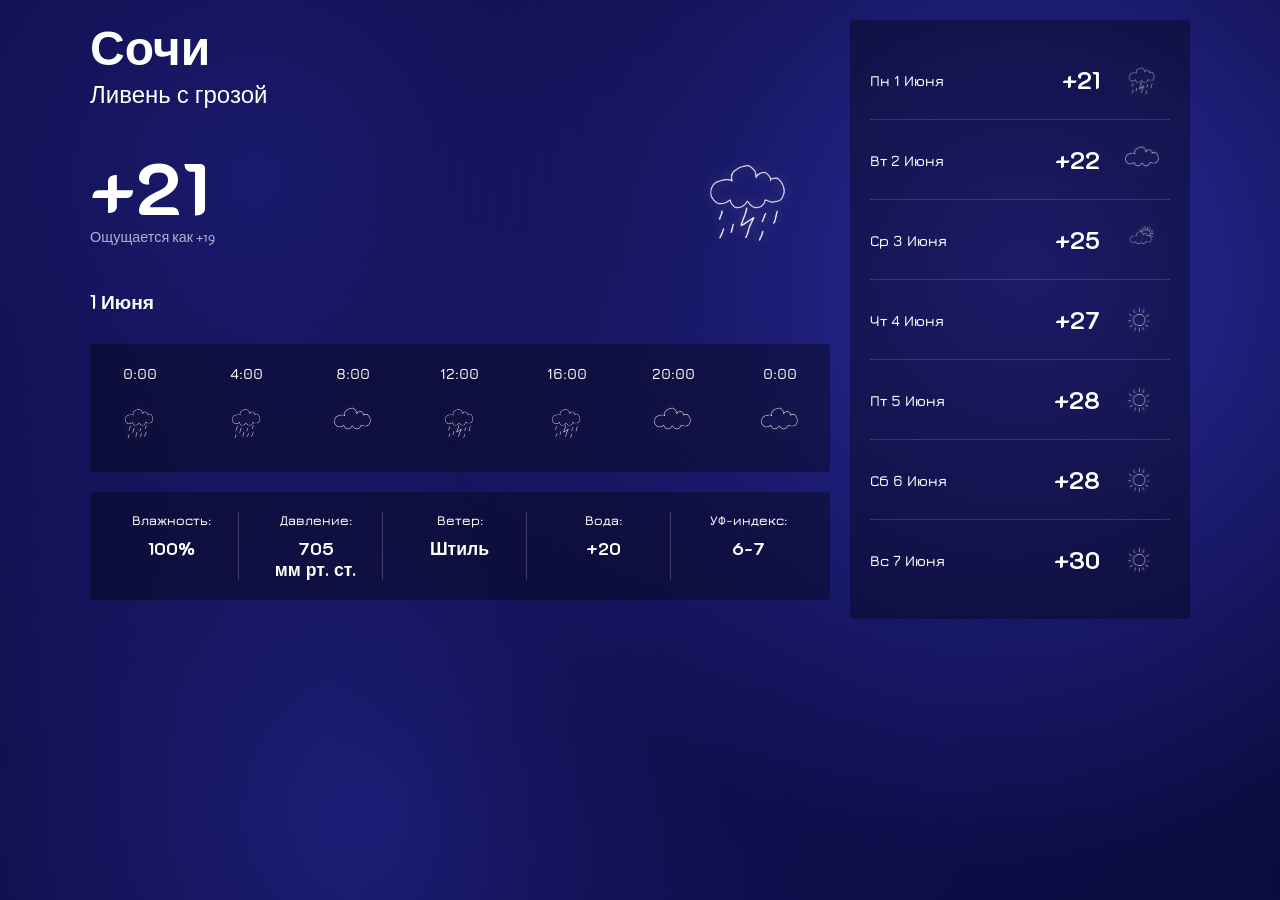
==== weather.html @ d0d3e8c3 "Работа над сайтом, добавлены картинки" ====
<!DOCTYPE html>
<html lang="ru">
<head>
    <meta charset="UTF-8">
    <meta name="viewport" content="width=device-width, initial-scale=1.0">
    <title>Погода - Сочи</title>
    
    <link rel="preconnect" href="https://fonts.googleapis.com">
    <link rel="preconnect" href="https://fonts.gstatic.com" crossorigin>
    <link href="https://fonts.googleapis.com/css2?family=Actor&family=Jura:wght@400;600&family=K2D:wght@400;700&display=swap" rel="stylesheet">
    
    <link rel="stylesheet" href="weather.css">
</head>
<body>

    <main class="weather-app">
        <!-- ЛЕВАЯ КОЛОНКА -->
        <div class="main-info">
            
            <header class="current-weather">
                <div class="location">
                    <h1>Сочи</h1>
                    <p class="condition">Ливень с грозой</p>
                </div>
                
                <div class="temperature-block">
                    <div class="temp-main">
                        <span class="temp-value">+21</span>
                        <span class="feels-like">Ощущается как +19</span>
                    </div>
                    <div class="weather-icon main-icon">
                        <img src="img/storm.png" alt="Гроза">
                    </div>
                </div>
                <p class="date">1 Июня</p>
            </header>

            <!-- Блок с часами -->
            <section class="hourly-forecast">
                <div class="hourly-scroll">
                    <div class="hourly-item">
                        <span class="time">0:00</span>
                        <div class="weather-icon small-icon">
                            <img src="img/rain.png" alt="Дождь">
                        </div>
                    </div>
                    <div class="hourly-item">
                        <span class="time">4:00</span>
                        <div class="weather-icon small-icon">
                            <img src="img/rain.png" alt="Дождь">
                        </div>
                    </div>
                    <div class="hourly-item">
                        <span class="time">8:00</span>
                        <div class="weather-icon small-icon">
                            <img src="img/cloud.png" alt="Облачно">
                        </div>
                    </div>
                    <div class="hourly-item">
                        <span class="time">12:00</span>
                        <div class="weather-icon small-icon">
                            <img src="img/storm.png" alt="Гроза">
                        </div>
                    </div>
                    <div class="hourly-item">
                        <span class="time">16:00</span>
                        <div class="weather-icon small-icon">
                            <img src="img/storm.png" alt="Гроза">
                        </div>
                    </div>
                    <div class="hourly-item">
                        <span class="time">20:00</span>
                        <div class="weather-icon small-icon">
                            <img src="img/cloud.png" alt="Облачно">
                        </div>
                    </div>
                    <div class="hourly-item">
                        <span class="time">0:00</span>
                        <div class="weather-icon small-icon">
                            <img src="img/cloud.png" alt="Облачно">
                        </div>
                    </div>
                </div>
            </section>

            <!-- Блок с деталями -->
            <section class="weather-details">
                <div class="detail-item">
                    <span class="detail-label">Влажность:</span>
                    <span class="detail-value">100%</span>
                </div>
                <div class="detail-item">
                    <span class="detail-label">Давление:</span>
                    <span class="detail-value">705 <br> мм рт. ст.</span>
                </div>
                <div class="detail-item">
                    <span class="detail-label">Ветер:</span>
                    <span class="detail-value">Штиль</span>
                </div>
                <div class="detail-item">
                    <span class="detail-label">Вода:</span>
                    <span class="detail-value">+20</span>
                </div>
                <div class="detail-item">
                    <span class="detail-label">УФ-индекс:</span>
                    <span class="detail-value">6-7</span>
                </div>
            </section>
        </div>

        <!-- ПРАВАЯ КОЛОНКА -->
        <aside class="weekly-forecast">
            <div class="day-item">
                <span class="day-name">Пн 1 Июня</span>
                <span class="day-temp">+21</span>
                <div class="weather-icon day-icon">
                    <img src="img/storm.png" alt="Гроза">
                </div>
            </div>
            <div class="day-item">
                <span class="day-name">Вт 2 Июня</span>
                <span class="day-temp">+22</span>
                <div class="weather-icon day-icon">
                    <img src="img/cloud.png" alt="Облачно">
                </div>
            </div>
            <div class="day-item">
                <span class="day-name">Ср 3 Июня</span>
                <span class="day-temp">+25</span>
                <div class="weather-icon day-icon">
                    <img src="img/cloud-sun.png" alt="Облачно с прояснениями">
                </div>
            </div>
            <div class="day-item">
                <span class="day-name">Чт 4 Июня</span>
                <span class="day-temp">+27</span>
                <div class="weather-icon day-icon">
                    <img src="img/sun.png" alt="Ясно">
                </div>
            </div>
            <div class="day-item">
                <span class="day-name">Пт 5 Июня</span>
                <span class="day-temp">+28</span>
                <div class="weather-icon day-icon">
                    <img src="img/sun.png" alt="Ясно">
                </div>
            </div>
            <div class="day-item">
                <span class="day-name">Сб 6 Июня</span>
                <span class="day-temp">+28</span>
                <div class="weather-icon day-icon">
                    <img src="img/sun.png" alt="Ясно">
                </div>
            </div>
            <div class="day-item">
                <span class="day-name">Вс 7 Июня</span>
                <span class="day-temp">+30</span>
                <div class="weather-icon day-icon">
                    <img src="img/sun.png" alt="Ясно">
                </div>
            </div>
        </aside>
    </main>

</body>
</html>
---- weather.css ----
/* Сброс */
* {
    margin: 0;
    padding: 0;
    box-sizing: border-box;
}

body {
    font-family: 'Actor', 'K2D', sans-serif;
    color: #ffffff;
    display: flex;
    justify-content: center;
    padding: 20px;
    min-height: 100vh;

    /* ТЁМНО-СИНИЙ ФОН (без анимации) */
    background: 
        radial-gradient(circle at 20% 20%, #1a1a6e 0%, transparent 50%),
        radial-gradient(circle at 80% 30%, #2a2a9e 0%, transparent 50%),
        radial-gradient(circle at 70% 80%, #0d0d4a 0%, transparent 50%),
        radial-gradient(circle at 30% 90%, #1e1e7a 0%, transparent 50%),
        #0a0a3a;

    background-size: 100% 100%;
}

/* Основной контейнер */
.weather-app {
    display: flex;
    gap: 20px;
    width: 100%;
    max-width: 1100px;
    height: fit-content;
}

/* ================= ЛЕВАЯ КОЛОНКА ================= */
.main-info {
    flex: 1;
    display: flex;
    flex-direction: column;
    gap: 20px;
}

/* Шапка */
.current-weather {
    padding-bottom: 10px;
}

.location h1 {
    font-family: 'K2D', sans-serif;
    font-size: 3rem;
    font-weight: 700;
    line-height: 1.1;
}

.location .condition {
    font-family: 'K2D', sans-serif;
    font-size: 1.5rem;
    font-weight: 400;
    margin-top: 5px;
}

.temperature-block {
    display: flex;
    justify-content: space-between;
    align-items: center;
    margin-top: 10px;
}

.temp-main {
    display: flex;
    flex-direction: column;
}

.temp-value {
    font-family: 'K2D', sans-serif;
    font-size: 4.5rem;
    font-weight: 700;
    line-height: 1;
}

.feels-like {
    font-family: 'Actor', sans-serif;
    font-size: 0.9rem;
    color: #b0b0d0;
    margin-top: 5px;
}

/* Контейнеры для иконок */
.weather-icon {
    display: flex;
    justify-content: center;
    align-items: center;
}

.weather-icon img {
    width: 100%;
    height: 100%;
    object-fit: contain;
    filter: drop-shadow(0 0 6px rgba(255, 255, 255, 0.35));
}

.main-icon {
    width: 160px;
    height: 160px;
}

.date {
    font-family: 'K2D', sans-serif;
    font-size: 1.2rem;
    font-weight: 600;
    margin-top: 10px;
}

/* Блок с часами */
.hourly-forecast {
    background-color: rgba(0, 0, 0, 0.35);
    border-radius: 4px;
    padding: 20px 0;
}

.hourly-scroll {
    display: flex;
    justify-content: space-between;
    overflow-x: auto;
    gap: 10px;
    padding: 0 15px;
    scrollbar-width: none;
}
.hourly-scroll::-webkit-scrollbar {
    display: none;
}

.hourly-item {
    display: flex;
    flex-direction: column;
    align-items: center;
    min-width: 70px;
    gap: 10px;
}

.hourly-item .time {
    font-family: 'Jura', sans-serif;
    font-size: 0.95rem;
    font-weight: 600;
}

.small-icon {
    width: 60px;
    height: 60px;
}

/* Блок с деталями */
.weather-details {
    display: grid;
    grid-template-columns: repeat(5, 1fr);
    background-color: rgba(0, 0, 0, 0.35);
    border-radius: 4px;
    padding: 20px 15px;
    gap: 10px;
}

.detail-item {
    display: flex;
    flex-direction: column;
    align-items: center;
    text-align: center;
    border-right: 1px solid rgba(255, 255, 255, 0.2);
    padding: 0 5px;
}
.detail-item:last-child {
    border-right: none;
}

.detail-label {
    font-family: 'Jura', sans-serif;
    font-size: 0.85rem;
    font-weight: 600;
    margin-bottom: 10px;
}

.detail-value {
    font-family: 'K2D', sans-serif;
    font-size: 1.1rem;
    font-weight: 700;
    line-height: 1.2;
}

/* ================= ПРАВАЯ КОЛОНКА ================= */
.weekly-forecast {
    width: 340px;
    background-color: rgba(0, 0, 0, 0.35);
    border-radius: 4px;
    padding: 20px;
    display: flex;
    flex-direction: column;
    justify-content: space-between;
}

.day-item {
    display: flex;
    justify-content: space-between;
    align-items: center;
    padding: 12px 0;
    border-bottom: 1px solid rgba(255, 255, 255, 0.15);
}
.day-item:last-child {
    border-bottom: none;
}

.day-name {
    font-family: 'Jura', sans-serif;
    font-size: 0.95rem;
    font-weight: 600;
    flex: 1;
}

.day-temp {
    font-family: 'K2D', sans-serif;
    font-size: 1.5rem;
    font-weight: 700;
    margin-right: 15px;
}

.day-icon {
    width: 55px;
    height: 55px;
}

/* ================= АДАПТИВНОСТЬ (расширение) ================= */

/* Большие мониторы — 1300px и больше */
@media (min-width: 1300px) {
    .weather-app {
        max-width: 1250px;
        gap: 25px;
    }
    
    .location h1 {
        font-size: 3.5rem;
    }
    
    .location .condition {
        font-size: 1.7rem;
    }
    
    .temp-value {
        font-size: 5.5rem;
    }
    
    .feels-like {
        font-size: 1rem;
    }
    
    .main-icon {
        width: 200px;
        height: 200px;
    }
    
    .small-icon {
        width: 75px;
        height: 75px;
    }
    
    .hourly-item {
        min-width: 85px;
    }
    
    .hourly-item .time {
        font-size: 1.05rem;
    }
    
    .weekly-forecast {
        width: 400px;
    }
    
    .day-icon {
        width: 70px;
        height: 70px;
    }
    
    .day-temp {
        font-size: 1.8rem;
    }
    
    .day-name {
        font-size: 1.05rem;
    }
    
    .detail-value {
        font-size: 1.3rem;
    }
    
    .detail-label {
        font-size: 0.95rem;
    }
}

/* Очень большие мониторы — 1600px и больше */
@media (min-width: 1600px) {
    .weather-app {
        max-width: 1450px;
        gap: 30px;
    }
    
    .location h1 {
        font-size: 4rem;
    }
    
    .location .condition {
        font-size: 2rem;
    }
    
    .temp-value {
        font-size: 6.5rem;
    }
    
    .main-icon {
        width: 240px;
        height: 240px;
    }
    
    .small-icon {
        width: 90px;
        height: 90px;
    }
    
    .hourly-item {
        min-width: 100px;
    }
    
    .hourly-item .time {
        font-size: 1.15rem;
    }
    
    .hourly-forecast {
        padding: 25px 0;
    }
    
    .weekly-forecast {
        width: 480px;
        padding: 25px;
    }
    
    .day-icon {
        width: 85px;
        height: 85px;
    }
    
    .day-temp {
        font-size: 2.1rem;
    }
    
    .day-name {
        font-size: 1.15rem;
    }
    
    .weather-details {
        padding: 25px 20px;
    }
    
    .detail-value {
        font-size: 1.5rem;
    }
    
    .detail-label {
        font-size: 1.05rem;
    }
}

/* Ultra-wide — 1920px и больше */
@media (min-width: 1920px) {
    .weather-app {
        max-width: 1650px;
    }
    
    .location h1 {
        font-size: 4.5rem;
    }
    
    .temp-value {
        font-size: 7.5rem;
    }
    
    .main-icon {
        width: 280px;
        height: 280px;
    }
    
    .small-icon {
        width: 105px;
        height: 105px;
    }
    
    .hourly-item {
        min-width: 120px;
    }
    
    .weekly-forecast {
        width: 550px;
    }
    
    .day-icon {
        width: 100px;
        height: 100px;
    }
    
    .day-temp {
        font-size: 2.4rem;
    }
    
    .day-name {
        font-size: 1.3rem;
    }
}

/* ================= АДАПТИВНОСТЬ (сужение) ================= */

/* Планшеты */
@media (max-width: 850px) {
    .weather-app {
        flex-direction: column;
    }
    
    .weekly-forecast {
        width: 100%;
    }
}

/* Мобильные телефоны */
@media (max-width: 600px) {
    body {
        padding: 15px;
    }

    .weather-app {
        gap: 15px;
    }

    .location h1 {
        font-size: 2.5rem;
    }
    
    .location .condition {
        font-size: 1.2rem;
    }
    
    .temp-value {
        font-size: 3.5rem;
    }

    .main-icon {
        width: 130px;
        height: 130px;
    }

    .hourly-scroll {
        justify-content: flex-start;
        padding: 0 10px;
        gap: 15px;
    }
    .hourly-item {
        min-width: 60px;
        flex-shrink: 0;
    }

    .small-icon {
        width: 55px;
        height: 55px;
    }

    .weather-details {
        grid-template-columns: 1fr 1fr;
        gap: 15px;
        padding: 15px;
    }
    
    .detail-item {
        border-right: none;
        border-bottom: 1px solid rgba(255, 255, 255, 0.2);
        padding-bottom: 10px;
    }
    
    .detail-item:nth-last-child(-n+2) {
        border-bottom: none;
        padding-bottom: 0;
    }
    
    .weekly-forecast {
        padding: 15px;
    }
    
    .day-item {
        padding: 10px 0;
    }
    
    .day-name {
        font-size: 0.85rem;
    }
    
    .day-temp {
        font-size: 1.3rem;
        margin-right: 10px;
    }
    
    .day-icon {
        width: 45px;
        height: 45px;
    }
}

/* Очень узкие экраны */
@media (max-width: 380px) {
    .temp-value {
        font-size: 3rem;
    }
    
    .main-icon {
        width: 110px;
        height: 110px;
    }
    
    .weather-details {
        grid-template-columns: 1fr;
    }
    
    .detail-item {
        border-bottom: 1px solid rgba(255, 255, 255, 0.2);
        padding-bottom: 10px;
    }
    
    .detail-item:nth-last-child(-n+2) {
        border-bottom: 1px solid rgba(255, 255, 255, 0.2);
        padding-bottom: 10px;
    }
    
    .detail-item:last-child {
        border-bottom: none;
        padding-bottom: 0;
    }
    
    .small-icon {
        width: 50px;
        height: 50px;
    }
    
    .day-icon {
        width: 40px;
        height: 40px;
    }
}
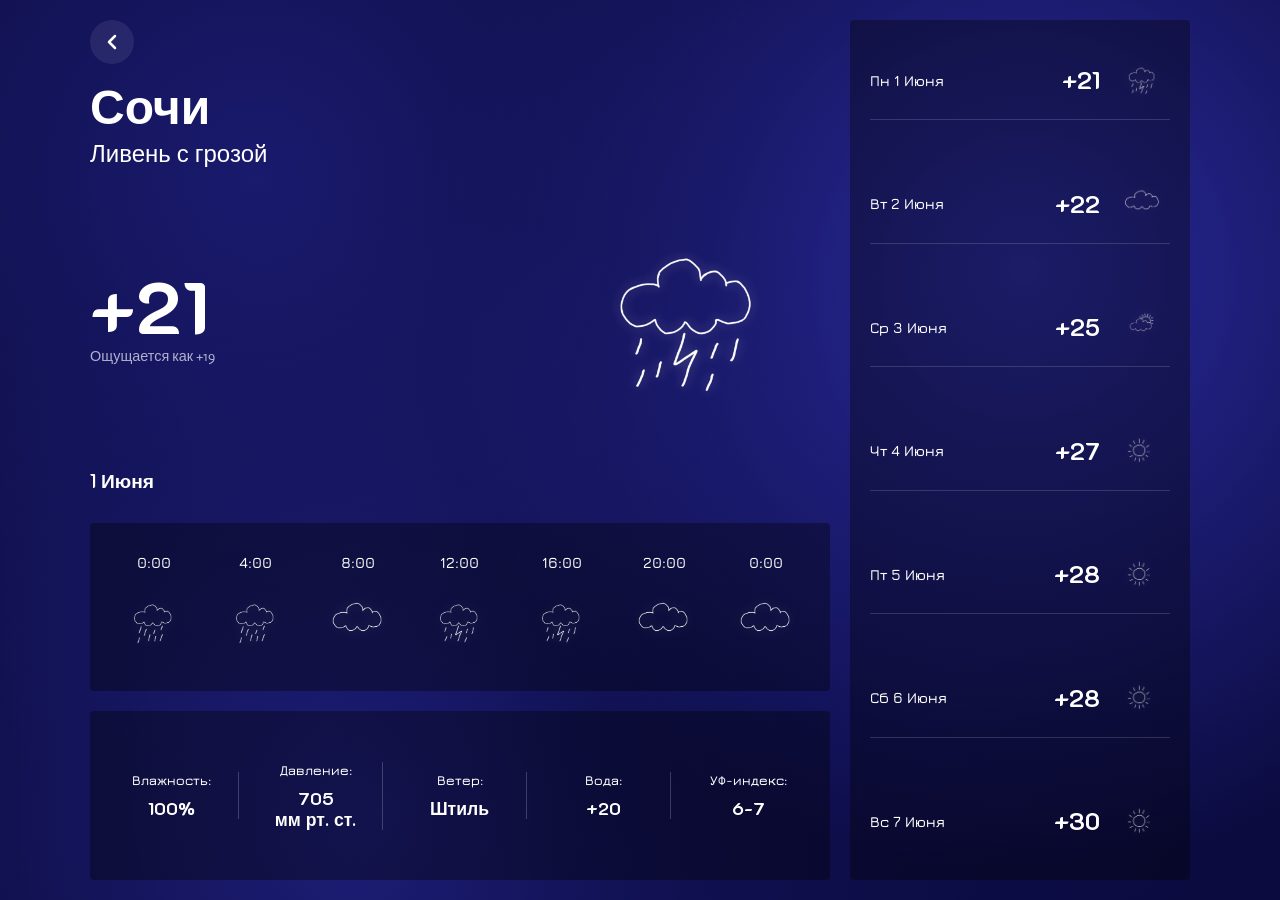
==== commit 17d406b6: "Сделана кнопка возврата на пред. страницу" ====
--- a/weather.html
+++ b/weather.html
@@ -18,6 +18,13 @@
         <div class="main-info">
             
             <header class="current-weather">
+                <!-- Кнопка "назад" -->
+                <a href="index.html" class="back-btn" aria-label="Назад">
+                    <svg width="24" height="24" viewBox="0 0 24 24" fill="none" stroke="currentColor" stroke-width="2.5" stroke-linecap="round" stroke-linejoin="round">
+                        <polyline points="15 18 9 12 15 6"></polyline>
+                    </svg>
+                </a>
+
                 <div class="location">
                     <h1>Сочи</h1>
                     <p class="condition">Ливень с грозой</p>
--- a/weather.css
+++ b/weather.css
@@ -13,7 +13,6 @@
     padding: 20px;
     min-height: 100vh;
 
-    /* ТЁМНО-СИНИЙ ФОН (без анимации) */
     background: 
         radial-gradient(circle at 20% 20%, #1a1a6e 0%, transparent 50%),
         radial-gradient(circle at 80% 30%, #2a2a9e 0%, transparent 50%),
@@ -24,13 +23,13 @@
     background-size: 100% 100%;
 }
 
-/* Основной контейнер */
+/* Контейнер */
 .weather-app {
     display: flex;
     gap: 20px;
     width: 100%;
     max-width: 1100px;
-    height: fit-content;
+    align-items: stretch;
 }
 
 /* ================= ЛЕВАЯ КОЛОНКА ================= */
@@ -39,11 +38,38 @@
     display: flex;
     flex-direction: column;
     gap: 20px;
-}
-
-/* Шапка */
-.current-weather {
-    padding-bottom: 10px;
+    justify-content: space-between;
+}
+
+.current-weather { padding-bottom: 10px; }
+
+/* Кнопка "назад" */
+.back-btn {
+    display: inline-flex;
+    align-items: center;
+    justify-content: center;
+    width: 44px;
+    height: 44px;
+    border-radius: 50%;
+    color: #ffffff;
+    background-color: rgba(255, 255, 255, 0.08);
+    text-decoration: none;
+    margin-bottom: 15px;
+    transition: background-color 0.2s ease, transform 0.2s ease;
+    cursor: pointer;
+}
+
+.back-btn:hover {
+    background-color: rgba(255, 255, 255, 0.18);
+    transform: translateX(-3px);
+}
+
+.back-btn:active {
+    transform: translateX(-1px);
+}
+
+.back-btn svg {
+    display: block;
 }
 
 .location h1 {
@@ -67,10 +93,7 @@
     margin-top: 10px;
 }
 
-.temp-main {
-    display: flex;
-    flex-direction: column;
-}
+.temp-main { display: flex; flex-direction: column; }
 
 .temp-value {
     font-family: 'K2D', sans-serif;
@@ -86,7 +109,7 @@
     margin-top: 5px;
 }
 
-/* Контейнеры для иконок */
+/* Иконки */
 .weather-icon {
     display: flex;
     justify-content: center;
@@ -100,9 +123,10 @@
     filter: drop-shadow(0 0 6px rgba(255, 255, 255, 0.35));
 }
 
+/* ГЛАВНАЯ ИКОНКА */
 .main-icon {
-    width: 160px;
-    height: 160px;
+    width: 280px;
+    height: 280px;
 }
 
 .date {
@@ -112,42 +136,42 @@
     margin-top: 10px;
 }
 
-/* Блок с часами */
+/* Блок с часами — без прокрутки */
 .hourly-forecast {
     background-color: rgba(0, 0, 0, 0.35);
     border-radius: 4px;
-    padding: 20px 0;
+    padding: 20px 15px;
+    flex: 1;
+    display: flex;
+    align-items: center;
 }
 
 .hourly-scroll {
     display: flex;
     justify-content: space-between;
-    overflow-x: auto;
+    gap: 5px;
+    width: 100%;
+}
+
+.hourly-item {
+    display: flex;
+    flex-direction: column;
+    align-items: center;
     gap: 10px;
-    padding: 0 15px;
-    scrollbar-width: none;
-}
-.hourly-scroll::-webkit-scrollbar {
-    display: none;
-}
-
-.hourly-item {
-    display: flex;
-    flex-direction: column;
-    align-items: center;
-    min-width: 70px;
-    gap: 10px;
+    flex: 1;
+    min-width: 0;
 }
 
 .hourly-item .time {
     font-family: 'Jura', sans-serif;
     font-size: 0.95rem;
     font-weight: 600;
+    white-space: nowrap;
 }
 
 .small-icon {
-    width: 60px;
-    height: 60px;
+    width: 80px;
+    height: 80px;
 }
 
 /* Блок с деталями */
@@ -158,6 +182,8 @@
     border-radius: 4px;
     padding: 20px 15px;
     gap: 10px;
+    flex: 1;
+    align-items: center;
 }
 
 .detail-item {
@@ -168,9 +194,7 @@
     border-right: 1px solid rgba(255, 255, 255, 0.2);
     padding: 0 5px;
 }
-.detail-item:last-child {
-    border-right: none;
-}
+.detail-item:last-child { border-right: none; }
 
 .detail-label {
     font-family: 'Jura', sans-serif;
@@ -204,9 +228,7 @@
     padding: 12px 0;
     border-bottom: 1px solid rgba(255, 255, 255, 0.15);
 }
-.day-item:last-child {
-    border-bottom: none;
-}
+.day-item:last-child { border-bottom: none; }
 
 .day-name {
     font-family: 'Jura', sans-serif;
@@ -229,250 +251,81 @@
 
 /* ================= АДАПТИВНОСТЬ (расширение) ================= */
 
-/* Большие мониторы — 1300px и больше */
 @media (min-width: 1300px) {
-    .weather-app {
-        max-width: 1250px;
-        gap: 25px;
-    }
-    
-    .location h1 {
-        font-size: 3.5rem;
-    }
-    
-    .location .condition {
-        font-size: 1.7rem;
-    }
-    
-    .temp-value {
-        font-size: 5.5rem;
-    }
-    
-    .feels-like {
-        font-size: 1rem;
-    }
-    
-    .main-icon {
-        width: 200px;
-        height: 200px;
-    }
-    
-    .small-icon {
-        width: 75px;
-        height: 75px;
-    }
-    
-    .hourly-item {
-        min-width: 85px;
-    }
-    
-    .hourly-item .time {
-        font-size: 1.05rem;
-    }
-    
-    .weekly-forecast {
-        width: 400px;
-    }
-    
-    .day-icon {
-        width: 70px;
-        height: 70px;
-    }
-    
-    .day-temp {
-        font-size: 1.8rem;
-    }
-    
-    .day-name {
-        font-size: 1.05rem;
-    }
-    
-    .detail-value {
-        font-size: 1.3rem;
-    }
-    
-    .detail-label {
-        font-size: 0.95rem;
-    }
-}
-
-/* Очень большие мониторы — 1600px и больше */
+    .weather-app { max-width: 1250px; gap: 25px; }
+    .location h1 { font-size: 3.5rem; }
+    .location .condition { font-size: 1.7rem; }
+    .temp-value { font-size: 5.5rem; }
+    .feels-like { font-size: 1rem; }
+    .main-icon { width: 340px; height: 340px; }
+    .small-icon { width: 100px; height: 100px; }
+    .hourly-item .time { font-size: 1.05rem; }
+    .weekly-forecast { width: 400px; }
+    .day-icon { width: 70px; height: 70px; }
+    .day-temp { font-size: 1.8rem; }
+    .day-name { font-size: 1.05rem; }
+    .detail-value { font-size: 1.3rem; }
+    .detail-label { font-size: 0.95rem; }
+}
+
 @media (min-width: 1600px) {
-    .weather-app {
-        max-width: 1450px;
-        gap: 30px;
-    }
-    
-    .location h1 {
-        font-size: 4rem;
-    }
-    
-    .location .condition {
-        font-size: 2rem;
-    }
-    
-    .temp-value {
-        font-size: 6.5rem;
-    }
-    
-    .main-icon {
-        width: 240px;
-        height: 240px;
-    }
-    
-    .small-icon {
-        width: 90px;
-        height: 90px;
-    }
-    
-    .hourly-item {
-        min-width: 100px;
-    }
-    
-    .hourly-item .time {
-        font-size: 1.15rem;
-    }
-    
+    .weather-app { max-width: 1450px; gap: 30px; }
+    .location h1 { font-size: 4rem; }
+    .location .condition { font-size: 2rem; }
+    .temp-value { font-size: 6.5rem; }
+    .main-icon { width: 400px; height: 400px; }
+    .small-icon { width: 120px; height: 120px; }
+    .hourly-item .time { font-size: 1.15rem; }
+    .weekly-forecast { width: 480px; padding: 25px; }
+    .day-icon { width: 85px; height: 85px; }
+    .day-temp { font-size: 2.1rem; }
+    .day-name { font-size: 1.15rem; }
+    .detail-value { font-size: 1.5rem; }
+    .detail-label { font-size: 1.05rem; }
+}
+
+@media (min-width: 1920px) {
+    .weather-app { max-width: 1650px; }
+    .location h1 { font-size: 4.5rem; }
+    .temp-value { font-size: 7.5rem; }
+    .main-icon { width: 460px; height: 460px; }
+    .small-icon { width: 140px; height: 140px; }
+    .weekly-forecast { width: 550px; }
+    .day-icon { width: 100px; height: 100px; }
+    .day-temp { font-size: 2.4rem; }
+    .day-name { font-size: 1.3rem; }
+}
+
+/* ================= АДАПТИВНОСТЬ (сужение) ================= */
+
+@media (max-width: 850px) {
+    .weather-app { flex-direction: column; }
+    .weekly-forecast { width: 100%; }
+}
+
+@media (max-width: 600px) {
+    body { padding: 15px; }
+    .weather-app { gap: 15px; }
+    .location h1 { font-size: 2.5rem; }
+    .location .condition { font-size: 1.2rem; }
+    .temp-value { font-size: 3.5rem; }
+    .main-icon { width: 220px; height: 220px; }
+
     .hourly-forecast {
-        padding: 25px 0;
-    }
-    
-    .weekly-forecast {
-        width: 480px;
-        padding: 25px;
-    }
-    
-    .day-icon {
-        width: 85px;
-        height: 85px;
-    }
-    
-    .day-temp {
-        font-size: 2.1rem;
-    }
-    
-    .day-name {
-        font-size: 1.15rem;
-    }
-    
-    .weather-details {
-        padding: 25px 20px;
-    }
-    
-    .detail-value {
-        font-size: 1.5rem;
-    }
-    
-    .detail-label {
-        font-size: 1.05rem;
-    }
-}
-
-/* Ultra-wide — 1920px и больше */
-@media (min-width: 1920px) {
-    .weather-app {
-        max-width: 1650px;
-    }
-    
-    .location h1 {
-        font-size: 4.5rem;
-    }
-    
-    .temp-value {
-        font-size: 7.5rem;
-    }
-    
-    .main-icon {
-        width: 280px;
-        height: 280px;
-    }
-    
-    .small-icon {
-        width: 105px;
-        height: 105px;
-    }
-    
-    .hourly-item {
-        min-width: 120px;
-    }
-    
-    .weekly-forecast {
-        width: 550px;
-    }
-    
-    .day-icon {
-        width: 100px;
-        height: 100px;
-    }
-    
-    .day-temp {
-        font-size: 2.4rem;
-    }
-    
-    .day-name {
-        font-size: 1.3rem;
-    }
-}
-
-/* ================= АДАПТИВНОСТЬ (сужение) ================= */
-
-/* Планшеты */
-@media (max-width: 850px) {
-    .weather-app {
-        flex-direction: column;
-    }
-    
-    .weekly-forecast {
-        width: 100%;
-    }
-}
-
-/* Мобильные телефоны */
-@media (max-width: 600px) {
-    body {
-        padding: 15px;
-    }
-
-    .weather-app {
-        gap: 15px;
-    }
-
-    .location h1 {
-        font-size: 2.5rem;
-    }
-    
-    .location .condition {
-        font-size: 1.2rem;
-    }
-    
-    .temp-value {
-        font-size: 3.5rem;
-    }
-
-    .main-icon {
-        width: 130px;
-        height: 130px;
-    }
-
-    .hourly-scroll {
-        justify-content: flex-start;
-        padding: 0 10px;
-        gap: 15px;
-    }
-    .hourly-item {
-        min-width: 60px;
-        flex-shrink: 0;
-    }
-
-    .small-icon {
-        width: 55px;
-        height: 55px;
-    }
+        padding: 15px 8px;
+        flex: none;
+        display: block;
+    }
+    .hourly-scroll { gap: 2px; }
+    .hourly-item { gap: 6px; min-width: 0; }
+    .hourly-item .time { font-size: 0.7rem; }
+    .small-icon { width: 45px; height: 45px; }
 
     .weather-details {
         grid-template-columns: 1fr 1fr;
         gap: 15px;
         padding: 15px;
+        flex: none;
     }
     
     .detail-item {
@@ -488,41 +341,22 @@
     
     .weekly-forecast {
         padding: 15px;
-    }
-    
-    .day-item {
-        padding: 10px 0;
-    }
-    
-    .day-name {
-        font-size: 0.85rem;
-    }
-    
-    .day-temp {
-        font-size: 1.3rem;
-        margin-right: 10px;
-    }
-    
-    .day-icon {
-        width: 45px;
-        height: 45px;
-    }
-}
-
-/* Очень узкие экраны */
+        justify-content: flex-start;
+    }
+    .day-item { padding: 10px 0; }
+    .day-name { font-size: 0.85rem; }
+    .day-temp { font-size: 1.3rem; margin-right: 10px; }
+    .day-icon { width: 45px; height: 45px; }
+}
+
 @media (max-width: 380px) {
-    .temp-value {
-        font-size: 3rem;
-    }
-    
-    .main-icon {
-        width: 110px;
-        height: 110px;
-    }
-    
-    .weather-details {
-        grid-template-columns: 1fr;
-    }
+    .temp-value { font-size: 3rem; }
+    .main-icon { width: 180px; height: 180px; }
+
+    .hourly-item .time { font-size: 0.65rem; }
+    .small-icon { width: 38px; height: 38px; }
+
+    .weather-details { grid-template-columns: 1fr; }
     
     .detail-item {
         border-bottom: 1px solid rgba(255, 255, 255, 0.2);
@@ -539,13 +373,5 @@
         padding-bottom: 0;
     }
     
-    .small-icon {
-        width: 50px;
-        height: 50px;
-    }
-    
-    .day-icon {
-        width: 40px;
-        height: 40px;
-    }
+    .day-icon { width: 40px; height: 40px; }
 }
